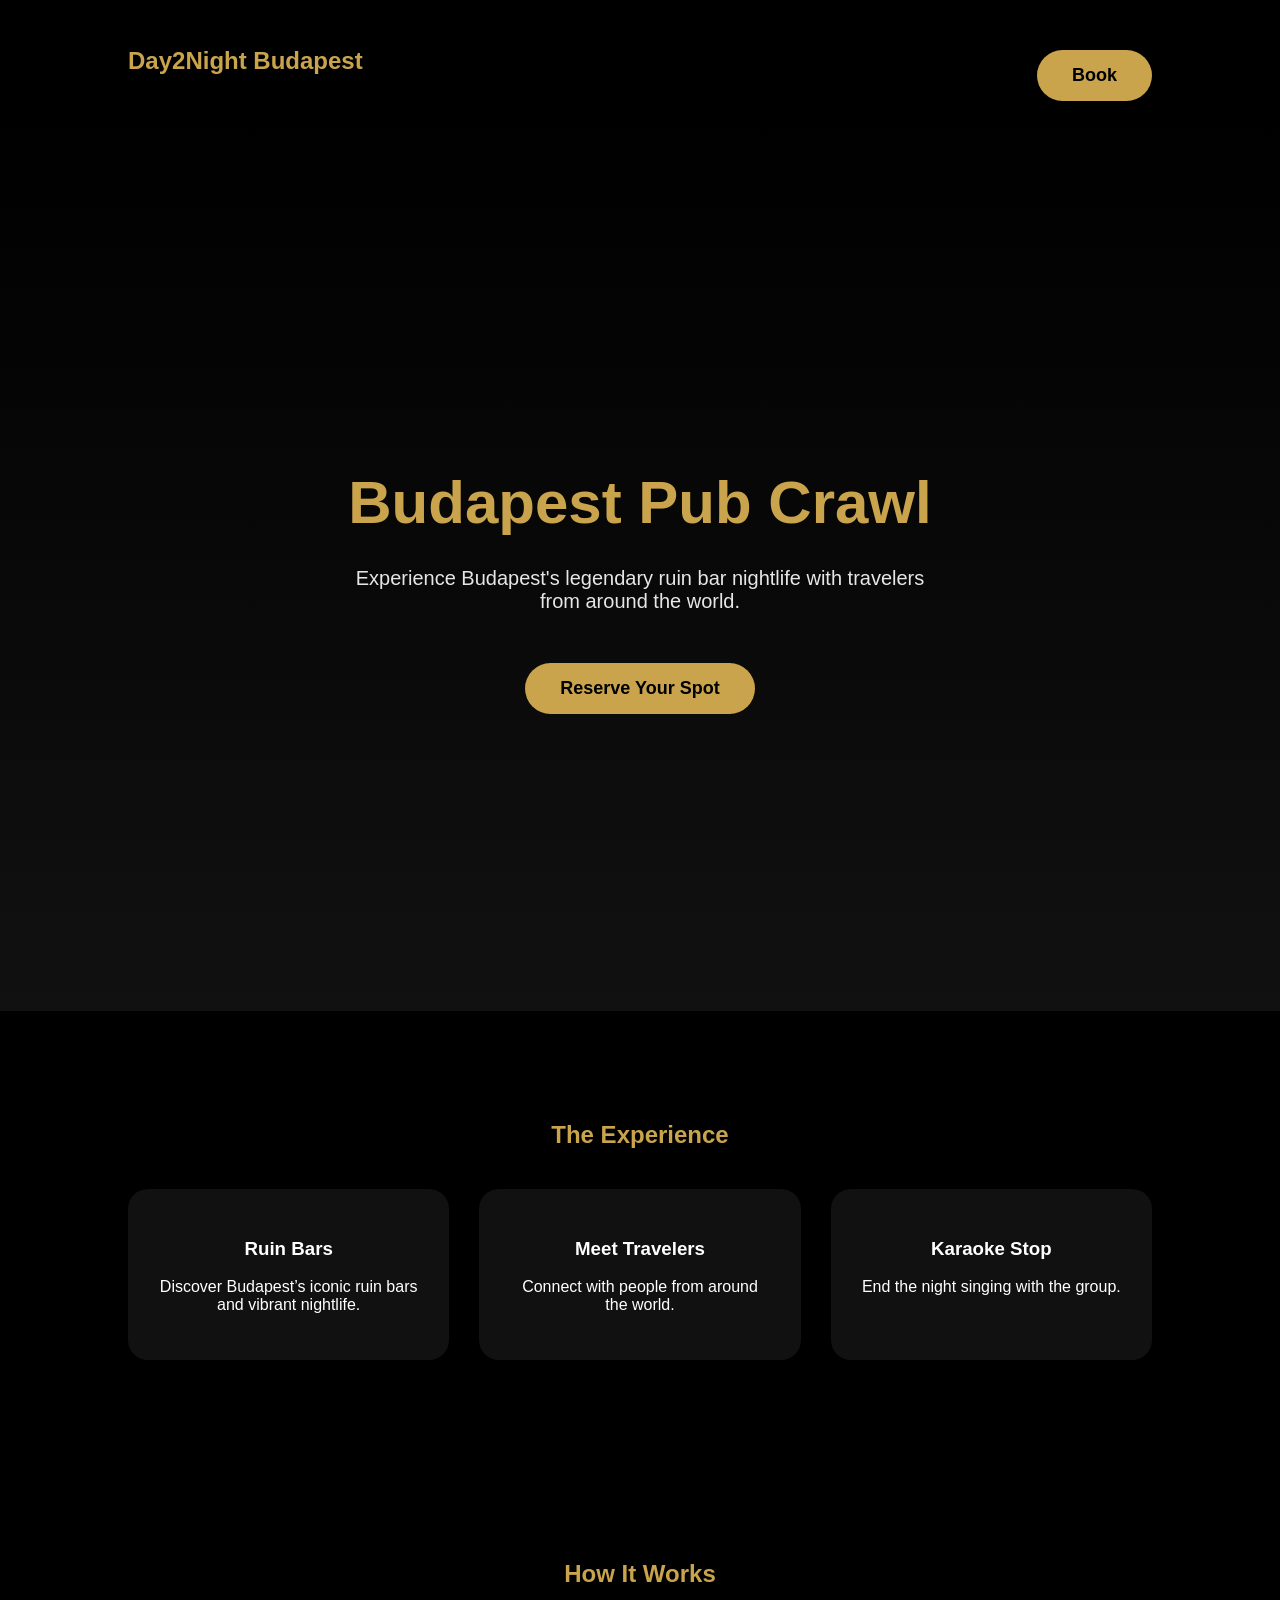
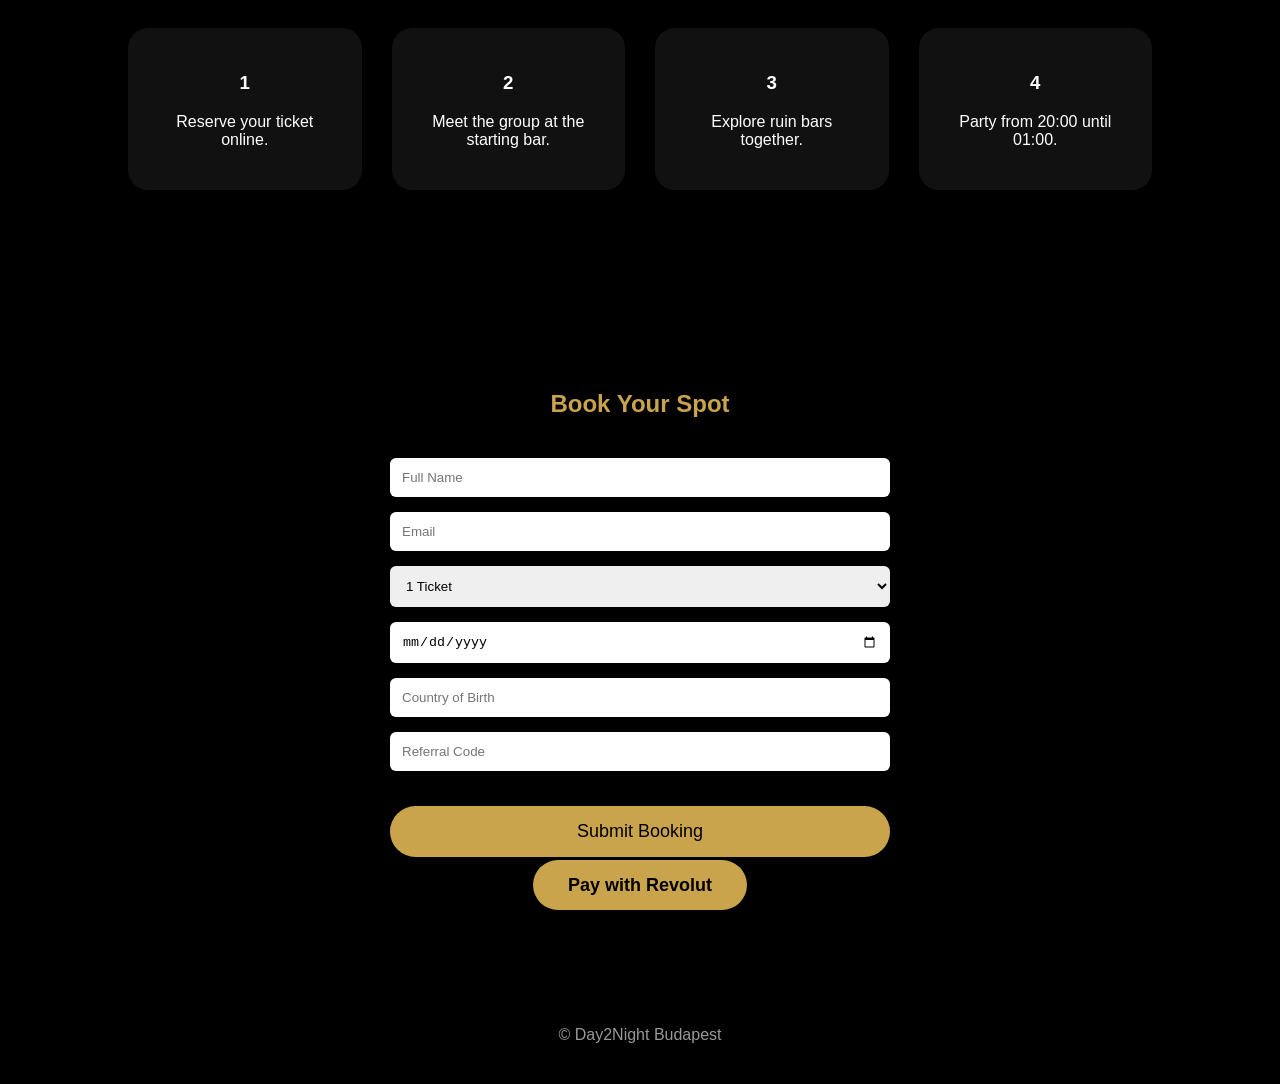
==== index.html @ c3eb5ffd "Create index.html" ====
<!DOCTYPE html>
<html lang="en">

<head>

<meta charset="UTF-8">
<meta name="viewport" content="width=device-width, initial-scale=1.0">

<title>Day2Night Budapest Pub Crawl</title>

<style>

body{
margin:0;
font-family:Arial, Helvetica, sans-serif;
background:#000;
color:white;
}

/* NAVBAR */

nav{
display:flex;
justify-content:space-between;
align-items:center;
padding:20px 10%;
background:#000;
position:sticky;
top:0;
}

nav h2{
color:#C9A44C;
margin:0;
}

/* HERO */

.hero{
height:90vh;
display:flex;
flex-direction:column;
justify-content:center;
align-items:center;
text-align:center;
background:linear-gradient(#000,#111);
padding:40px;
}

.hero h1{
font-size:60px;
color:#C9A44C;
margin-bottom:10px;
}

.hero p{
max-width:600px;
font-size:20px;
opacity:0.9;
}

.button{
margin-top:30px;
padding:15px 35px;
font-size:18px;
border:none;
border-radius:40px;
background:#C9A44C;
cursor:pointer;
text-decoration:none;
color:black;
font-weight:bold;
}

/* SECTIONS */

.section{
padding:90px 10%;
text-align:center;
}

.section h2{
color:#C9A44C;
margin-bottom:40px;
}

/* FEATURES */

.features{
display:grid;
grid-template-columns:repeat(3,1fr);
gap:30px;
}

.feature{
background:#111;
padding:30px;
border-radius:20px;
}

/* STEPS */

.steps{
display:grid;
grid-template-columns:repeat(4,1fr);
gap:30px;
}

.step{
background:#111;
padding:25px;
border-radius:20px;
}

/* BOOKING FORM */

form{
max-width:500px;
margin:auto;
display:flex;
flex-direction:column;
gap:15px;
}

input, select{
padding:12px;
border-radius:6px;
border:none;
}

.pay-button{
margin-top:20px;
padding:15px;
background:#C9A44C;
border:none;
border-radius:30px;
font-size:18px;
cursor:pointer;
}

/* FOOTER */

footer{
padding:40px;
text-align:center;
opacity:0.6;
}

/* MOBILE */

@media(max-width:900px){

.features{
grid-template-columns:1fr;
}

.steps{
grid-template-columns:1fr;
}

.hero h1{
font-size:40px;
}

}

</style>

</head>


<body>


<nav>

<h2>Day2Night Budapest</h2>

<a href="#booking" class="button">Book</a>

</nav>



<section class="hero">

<h1>Budapest Pub Crawl</h1>

<p>
Experience Budapest's legendary ruin bar nightlife with travelers from around the world.
</p>

<a href="#booking" class="button">Reserve Your Spot</a>

</section>



<section class="section">

<h2>The Experience</h2>

<div class="features">

<div class="feature">
<h3>Ruin Bars</h3>
<p>Discover Budapest’s iconic ruin bars and vibrant nightlife.</p>
</div>

<div class="feature">
<h3>Meet Travelers</h3>
<p>Connect with people from around the world.</p>
</div>

<div class="feature">
<h3>Karaoke Stop</h3>
<p>End the night singing with the group.</p>
</div>

</div>

</section>



<section class="section">

<h2>How It Works</h2>

<div class="steps">

<div class="step">
<h3>1</h3>
<p>Reserve your ticket online.</p>
</div>

<div class="step">
<h3>2</h3>
<p>Meet the group at the starting bar.</p>
</div>

<div class="step">
<h3>3</h3>
<p>Explore ruin bars together.</p>
</div>

<div class="step">
<h3>4</h3>
<p>Party from 20:00 until 01:00.</p>
</div>

</div>

</section>



<section class="section" id="booking">

<h2>Book Your Spot</h2>

<form action="https://formspree.io/f/xreykqww" method="POST">

<input type="text" name="name" placeholder="Full Name" required>

<input type="email" name="email" placeholder="Email" required>

<select name="tickets">

<option>1 Ticket</option>
<option>2 Tickets</option>
<option>3 Tickets</option>
<option>4 Tickets</option>

</select>

<input type="date" name="date" required>

<input type="text" name="country" placeholder="Country of Birth">

<input type="text" name="referral" placeholder="Referral Code">

<button class="pay-button" type="submit">
Submit Booking
</button>

</form>

<br>

<a href="https://revolut.me/sofiaeztz" class="button">
Pay with Revolut
</a>

</section>



<footer>

© Day2Night Budapest

</footer>


</body>

</html>
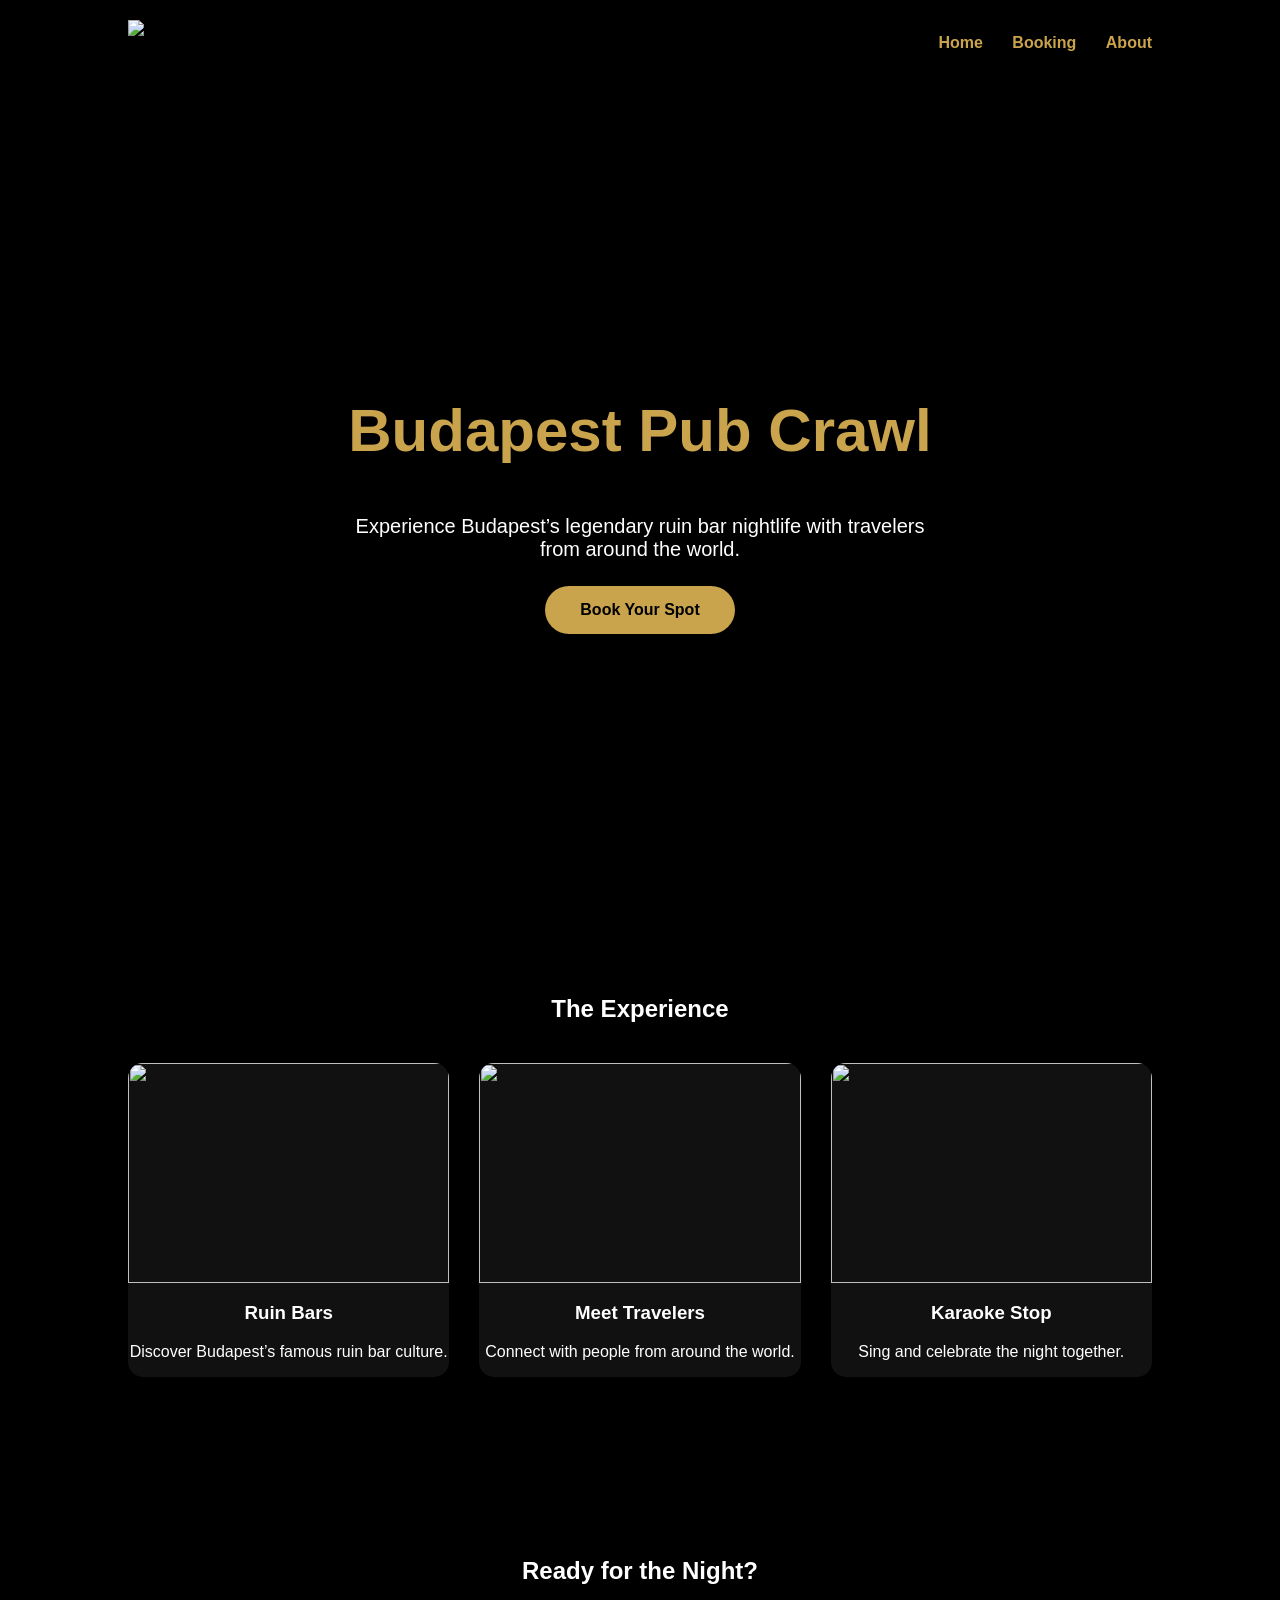
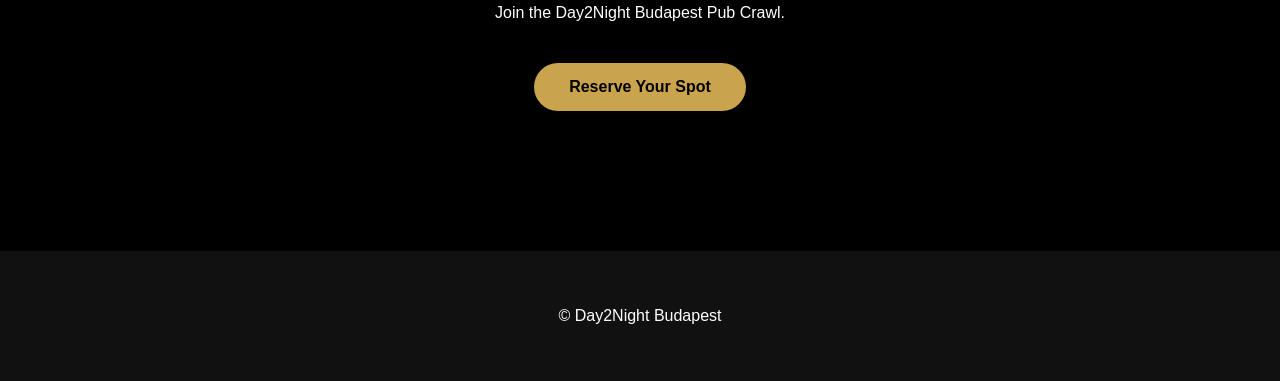
==== commit d01d346b: "Update index.html" ====
--- a/index.html
+++ b/index.html
@@ -1,220 +1,87 @@
 <!DOCTYPE html>
-<html lang="en">
+<html>
 
 <head>
 
-<meta charset="UTF-8">
-<meta name="viewport" content="width=device-width, initial-scale=1.0">
-
 <title>Day2Night Budapest Pub Crawl</title>
-
-<style>
-
-body{
-margin:0;
-font-family:Arial, Helvetica, sans-serif;
-background:#000;
-color:white;
-}
-
-/* NAVBAR */
-
-nav{
-display:flex;
-justify-content:space-between;
-align-items:center;
-padding:20px 10%;
-background:#000;
-position:sticky;
-top:0;
-}
-
-nav h2{
-color:#C9A44C;
-margin:0;
-}
-
-/* HERO */
-
-.hero{
-height:90vh;
-display:flex;
-flex-direction:column;
-justify-content:center;
-align-items:center;
-text-align:center;
-background:linear-gradient(#000,#111);
-padding:40px;
-}
-
-.hero h1{
-font-size:60px;
-color:#C9A44C;
-margin-bottom:10px;
-}
-
-.hero p{
-max-width:600px;
-font-size:20px;
-opacity:0.9;
-}
-
-.button{
-margin-top:30px;
-padding:15px 35px;
-font-size:18px;
-border:none;
-border-radius:40px;
-background:#C9A44C;
-cursor:pointer;
-text-decoration:none;
-color:black;
-font-weight:bold;
-}
-
-/* SECTIONS */
-
-.section{
-padding:90px 10%;
-text-align:center;
-}
-
-.section h2{
-color:#C9A44C;
-margin-bottom:40px;
-}
-
-/* FEATURES */
-
-.features{
-display:grid;
-grid-template-columns:repeat(3,1fr);
-gap:30px;
-}
-
-.feature{
-background:#111;
-padding:30px;
-border-radius:20px;
-}
-
-/* STEPS */
-
-.steps{
-display:grid;
-grid-template-columns:repeat(4,1fr);
-gap:30px;
-}
-
-.step{
-background:#111;
-padding:25px;
-border-radius:20px;
-}
-
-/* BOOKING FORM */
-
-form{
-max-width:500px;
-margin:auto;
-display:flex;
-flex-direction:column;
-gap:15px;
-}
-
-input, select{
-padding:12px;
-border-radius:6px;
-border:none;
-}
-
-.pay-button{
-margin-top:20px;
-padding:15px;
-background:#C9A44C;
-border:none;
-border-radius:30px;
-font-size:18px;
-cursor:pointer;
-}
-
-/* FOOTER */
-
-footer{
-padding:40px;
-text-align:center;
-opacity:0.6;
-}
-
-/* MOBILE */
-
-@media(max-width:900px){
-
-.features{
-grid-template-columns:1fr;
-}
-
-.steps{
-grid-template-columns:1fr;
-}
-
-.hero h1{
-font-size:40px;
-}
-
-}
-
-</style>
+<link rel="stylesheet" href="style.css">
 
 </head>
 
-
 <body>
 
+<header>
+
+<div class="nav">
+
+<img src="logo.png" class="logo">
 
 <nav>
 
-<h2>Day2Night Budapest</h2>
-
-<a href="#booking" class="button">Book</a>
+<a href="index.html">Home</a>
+<a href="booking.html">Booking</a>
+<a href="about.html">About</a>
 
 </nav>
 
+</div>
+
+</header>
 
 
 <section class="hero">
 
+<div>
+
 <h1>Budapest Pub Crawl</h1>
 
 <p>
-Experience Budapest's legendary ruin bar nightlife with travelers from around the world.
+Experience Budapest’s legendary ruin bar nightlife with travelers from around the world.
 </p>
 
-<a href="#booking" class="button">Reserve Your Spot</a>
+<a href="booking.html" class="btn">Book Your Spot</a>
+
+</div>
 
 </section>
-
 
 
 <section class="section">
 
 <h2>The Experience</h2>
 
-<div class="features">
+<div class="cards">
 
-<div class="feature">
+<div class="card">
+
+<img src="ruinbar.jpg">
+
 <h3>Ruin Bars</h3>
-<p>Discover Budapest’s iconic ruin bars and vibrant nightlife.</p>
+
+<p>Discover Budapest’s famous ruin bar culture.</p>
+
 </div>
 
-<div class="feature">
+
+<div class="card">
+
+<img src="party.jpg">
+
 <h3>Meet Travelers</h3>
+
 <p>Connect with people from around the world.</p>
+
 </div>
 
-<div class="feature">
+
+<div class="card">
+
+<img src="karaoke.jpg">
+
 <h3>Karaoke Stop</h3>
-<p>End the night singing with the group.</p>
+
+<p>Sing and celebrate the night together.</p>
+
 </div>
 
 </div>
@@ -222,83 +89,20 @@
 </section>
 
 
-
 <section class="section">
 
-<h2>How It Works</h2>
+<h2>Ready for the Night?</h2>
 
-<div class="steps">
+<p>Join the Day2Night Budapest Pub Crawl.</p>
 
-<div class="step">
-<h3>1</h3>
-<p>Reserve your ticket online.</p>
-</div>
-
-<div class="step">
-<h3>2</h3>
-<p>Meet the group at the starting bar.</p>
-</div>
-
-<div class="step">
-<h3>3</h3>
-<p>Explore ruin bars together.</p>
-</div>
-
-<div class="step">
-<h3>4</h3>
-<p>Party from 20:00 until 01:00.</p>
-</div>
-
-</div>
+<a href="booking.html" class="btn">Reserve Your Spot</a>
 
 </section>
 
 
-
-<section class="section" id="booking">
-
-<h2>Book Your Spot</h2>
-
-<form action="https://formspree.io/f/xreykqww" method="POST">
-
-<input type="text" name="name" placeholder="Full Name" required>
-
-<input type="email" name="email" placeholder="Email" required>
-
-<select name="tickets">
-
-<option>1 Ticket</option>
-<option>2 Tickets</option>
-<option>3 Tickets</option>
-<option>4 Tickets</option>
-
-</select>
-
-<input type="date" name="date" required>
-
-<input type="text" name="country" placeholder="Country of Birth">
-
-<input type="text" name="referral" placeholder="Referral Code">
-
-<button class="pay-button" type="submit">
-Submit Booking
-</button>
-
-</form>
-
-<br>
-
-<a href="https://revolut.me/sofiaeztz" class="button">
-Pay with Revolut
-</a>
-
-</section>
-
-
-
 <footer>
 
-© Day2Night Budapest
+<p>© Day2Night Budapest</p>
 
 </footer>
 
--- a/style.css
+++ b/style.css
@@ -0,0 +1,95 @@
+body{
+margin:0;
+font-family:Arial, Helvetica, sans-serif;
+background:#000;
+color:white;
+}
+
+.nav{
+display:flex;
+justify-content:space-between;
+align-items:center;
+padding:20px 10%;
+background:#000;
+}
+
+.logo{
+height:45px;
+}
+
+nav a{
+margin-left:25px;
+text-decoration:none;
+color:#C9A44C;
+font-weight:600;
+}
+
+.hero{
+height:90vh;
+background:
+linear-gradient(rgba(0,0,0,0.6),rgba(0,0,0,0.8)),
+url("hero.jpg");
+background-size:cover;
+background-position:center;
+display:flex;
+align-items:center;
+justify-content:center;
+text-align:center;
+}
+
+.hero h1{
+font-size:60px;
+color:#C9A44C;
+}
+
+.hero p{
+max-width:600px;
+margin:auto;
+font-size:20px;
+}
+
+.btn{
+display:inline-block;
+margin-top:25px;
+padding:15px 35px;
+background:#C9A44C;
+color:black;
+border-radius:30px;
+text-decoration:none;
+font-weight:bold;
+}
+
+.section{
+padding:80px 10%;
+text-align:center;
+}
+
+.cards{
+display:grid;
+grid-template-columns:repeat(3,1fr);
+gap:30px;
+margin-top:40px;
+}
+
+.card{
+background:#111;
+border-radius:15px;
+overflow:hidden;
+}
+
+.card img{
+width:100%;
+height:220px;
+object-fit:cover;
+}
+
+.card h3{
+margin-top:15px;
+}
+
+footer{
+padding:40px;
+text-align:center;
+background:#111;
+margin-top:60px;
+}
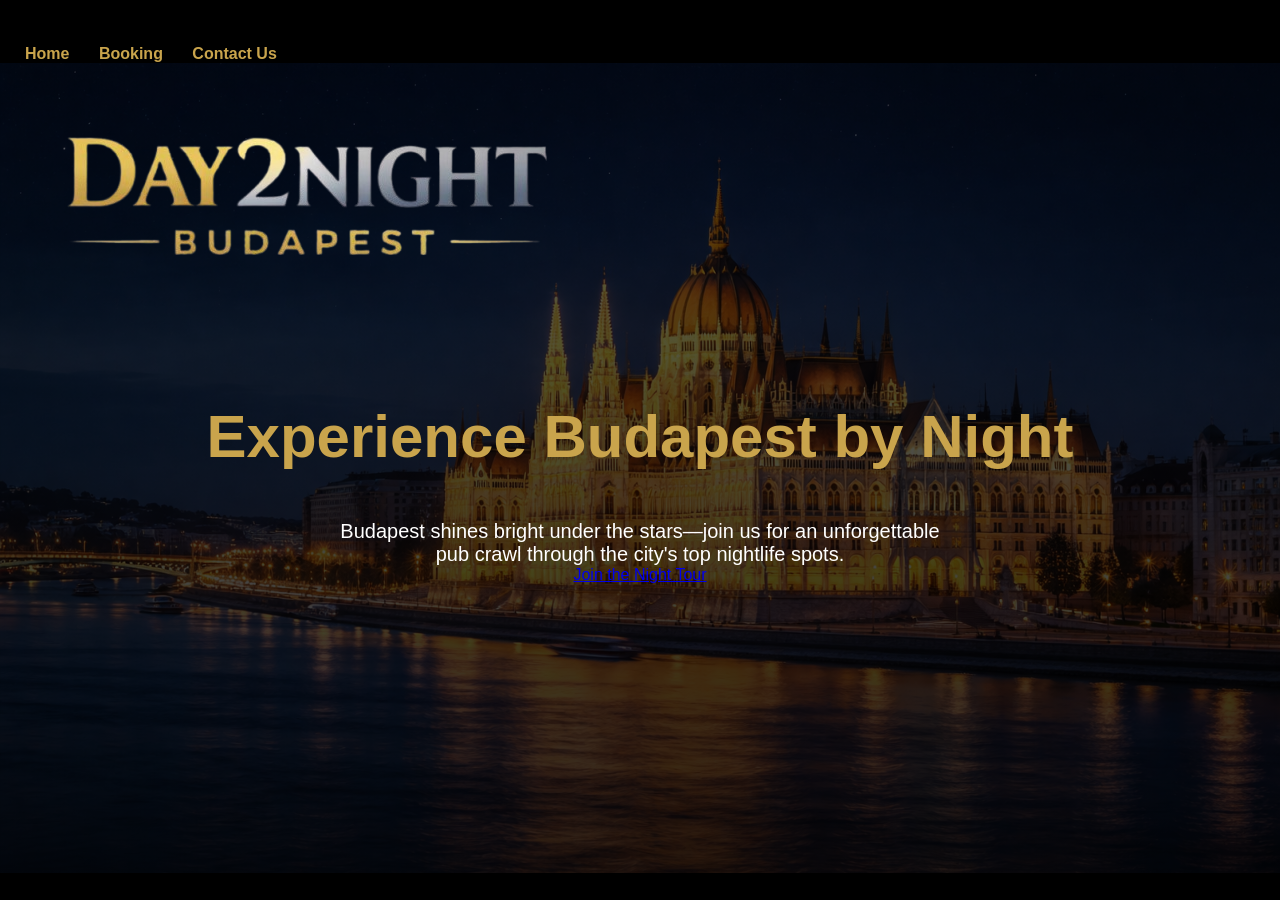
==== commit 0c90df73: "Update index.html" ====
--- a/index.html
+++ b/index.html
@@ -1,112 +1,45 @@
 <!DOCTYPE html>
-<html>
+<html lang="en">
+<head>
+<meta charset="UTF-8">
+<meta name="viewport" content="width=device-width, initial-scale=1.0">
+<title>Day2Night Budapest</title>
 
-<head>
-
-<title>Day2Night Budapest Pub Crawl</title>
 <link rel="stylesheet" href="style.css">
 
 </head>
 
 <body>
 
-<header>
+<header class="navbar">
 
-<div class="nav">
-
-<img src="logo.png" class="logo">
+<div class="logo">
+<img src="logo-removebg-preview.png" alt="Day2Night Budapest">
+</div>
 
 <nav>
-
 <a href="index.html">Home</a>
 <a href="booking.html">Booking</a>
-<a href="about.html">About</a>
-
+<a href="contact.html">Contact Us</a>
 </nav>
-
-</div>
 
 </header>
 
 
 <section class="hero">
 
-<div>
+<div class="hero-content">
 
-<h1>Budapest Pub Crawl</h1>
+<h1>Experience Budapest by Night</h1>
 
-<p>
-Experience Budapest’s legendary ruin bar nightlife with travelers from around the world.
-</p>
+<p>Budapest shines bright under the stars—join us for an unforgettable pub crawl through the city's top nightlife spots.</p>
 
-<a href="booking.html" class="btn">Book Your Spot</a>
+<a href="booking.html" class="cta-button">Join the Night Tour</a>
 
 </div>
 
 </section>
 
 
-<section class="section">
-
-<h2>The Experience</h2>
-
-<div class="cards">
-
-<div class="card">
-
-<img src="ruinbar.jpg">
-
-<h3>Ruin Bars</h3>
-
-<p>Discover Budapest’s famous ruin bar culture.</p>
-
-</div>
-
-
-<div class="card">
-
-<img src="party.jpg">
-
-<h3>Meet Travelers</h3>
-
-<p>Connect with people from around the world.</p>
-
-</div>
-
-
-<div class="card">
-
-<img src="karaoke.jpg">
-
-<h3>Karaoke Stop</h3>
-
-<p>Sing and celebrate the night together.</p>
-
-</div>
-
-</div>
-
-</section>
-
-
-<section class="section">
-
-<h2>Ready for the Night?</h2>
-
-<p>Join the Day2Night Budapest Pub Crawl.</p>
-
-<a href="booking.html" class="btn">Reserve Your Spot</a>
-
-</section>
-
-
-<footer>
-
-<p>© Day2Night Budapest</p>
-
-</footer>
-
-
 </body>
-
 </html>
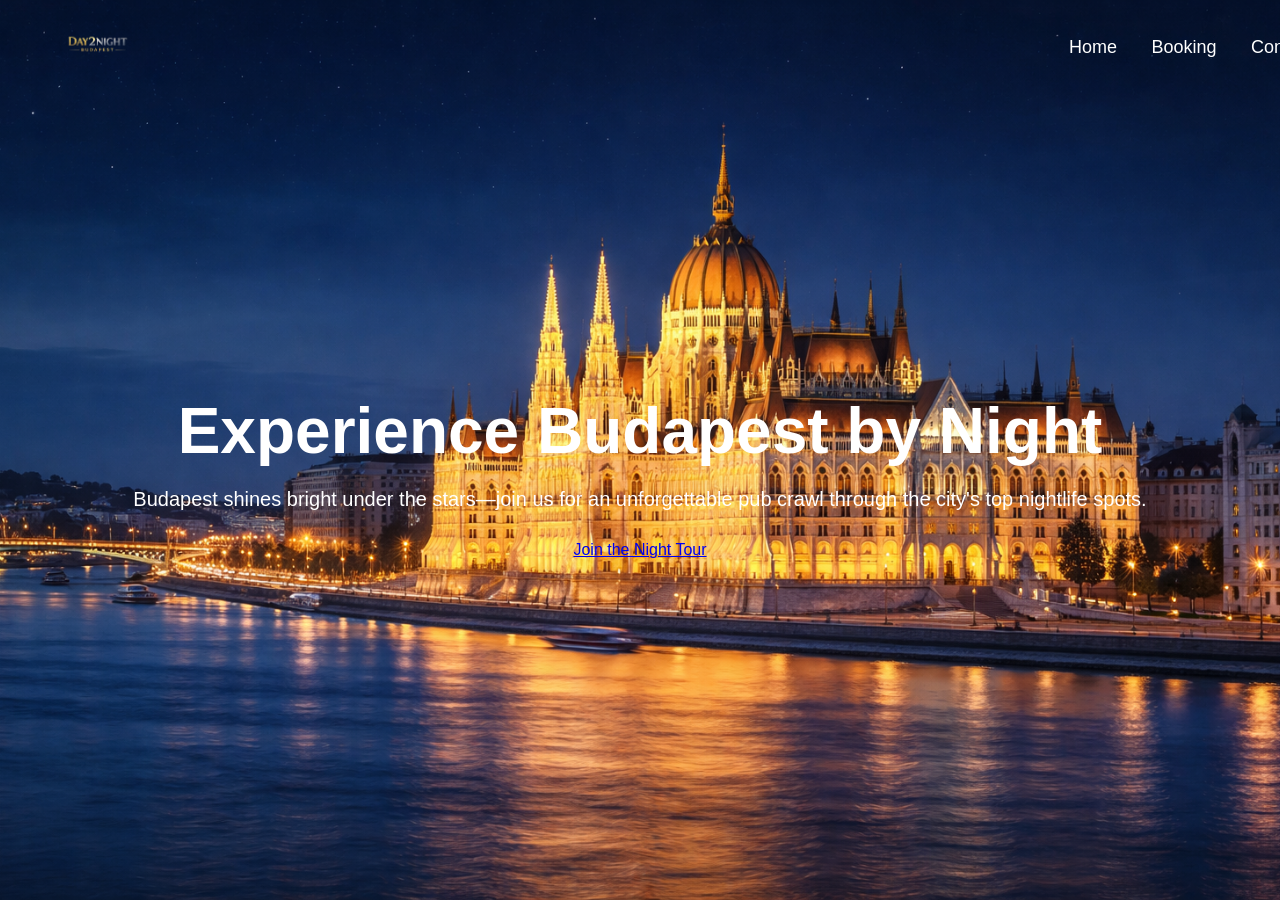
==== commit 549dd71c: "Update index.html" ====
--- a/index.html
+++ b/index.html
@@ -1,12 +1,11 @@
 <!DOCTYPE html>
 <html lang="en">
+
 <head>
 <meta charset="UTF-8">
 <meta name="viewport" content="width=device-width, initial-scale=1.0">
 <title>Day2Night Budapest</title>
-
 <link rel="stylesheet" href="style.css">
-
 </head>
 
 <body>
@@ -14,7 +13,7 @@
 <header class="navbar">
 
 <div class="logo">
-<img src="logo-removebg-preview.png" alt="Day2Night Budapest">
+<img src="logo-removebg-preview.png">
 </div>
 
 <nav>
@@ -28,18 +27,19 @@
 
 <section class="hero">
 
-<div class="hero-content">
+<div class="hero-text">
 
 <h1>Experience Budapest by Night</h1>
 
-<p>Budapest shines bright under the stars—join us for an unforgettable pub crawl through the city's top nightlife spots.</p>
+<p>
+Budapest shines bright under the stars—join us for an unforgettable pub crawl through the city's top nightlife spots.
+</p>
 
-<a href="booking.html" class="cta-button">Join the Night Tour</a>
+<a class="cta" href="booking.html">Join the Night Tour</a>
 
 </div>
 
 </section>
 
-
 </body>
 </html>
--- a/style.css
+++ b/style.css
@@ -5,30 +5,35 @@
 color:white;
 }
 
-.nav{
+.navbar{
 display:flex;
 justify-content:space-between;
 align-items:center;
-padding:20px 10%;
-background:#000;
+padding:20px 60px;
+position:absolute;
+width:100%;
+z-index:10;
 }
 
-.logo{
-height:45px;
+.logo img{
+height:50px;
 }
 
 nav a{
-margin-left:25px;
+margin-left:30px;
 text-decoration:none;
-color:#C9A44C;
-font-weight:600;
+color:white;
+font-weight:500;
+font-size:18px;
+}
+
+nav a:hover{
+color:#d4af37;
 }
 
 .hero{
-height:90vh;
-background:
-linear-gradient(rgba(0,0,0,0.6),rgba(0,0,0,0.8)),
-url("hero.jpg");
+height:100vh;
+background-image:url("hero.jpg");
 background-size:cover;
 background-position:center;
 display:flex;
@@ -37,59 +42,25 @@
 text-align:center;
 }
 
+.hero-content{
+max-width:800px;
+}
+
 .hero h1{
-font-size:60px;
-color:#C9A44C;
+font-size:64px;
+margin-bottom:20px;
 }
 
 .hero p{
-max-width:600px;
-margin:auto;
 font-size:20px;
+margin-bottom:30px;
 }
 
-.btn{
-display:inline-block;
-margin-top:25px;
+.cta-button{
+background:#3b7d74;
 padding:15px 35px;
-background:#C9A44C;
-color:black;
 border-radius:30px;
+color:white;
 text-decoration:none;
-font-weight:bold;
+font-size:18px;
 }
-
-.section{
-padding:80px 10%;
-text-align:center;
-}
-
-.cards{
-display:grid;
-grid-template-columns:repeat(3,1fr);
-gap:30px;
-margin-top:40px;
-}
-
-.card{
-background:#111;
-border-radius:15px;
-overflow:hidden;
-}
-
-.card img{
-width:100%;
-height:220px;
-object-fit:cover;
-}
-
-.card h3{
-margin-top:15px;
-}
-
-footer{
-padding:40px;
-text-align:center;
-background:#111;
-margin-top:60px;
-}
